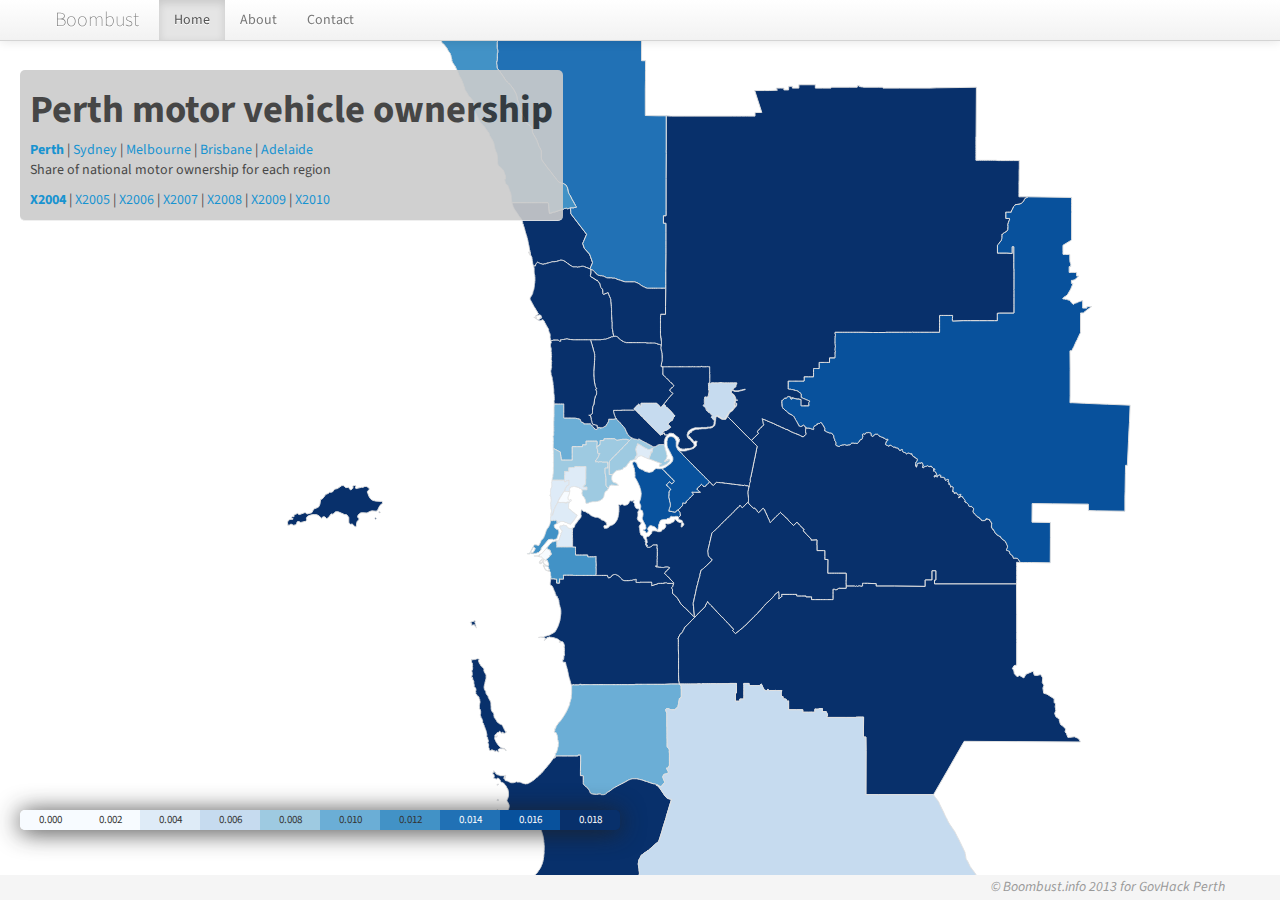
==== index.html @ 12b7de4c "redesign index page: map is full screen; header and footer are overlays" ====
<!DOCTYPE html>
<html lang="en">
  <head>
    <meta charset="utf-8">
    <title>Boombust - mapping the economy</title>
    <meta name="viewport" content="width=device-width, initial-scale=1.0">
    <meta name="description" content="">
    <meta name="author" content="">

    <link href='http://fonts.googleapis.com/css?family=Source+Sans+Pro:400,600,400italic' rel='stylesheet' type='text/css'>

    <!-- CSS -->
    <link href="../assets/css/bootstrap.css" rel="stylesheet">
    <link href="../assets/css/mapcolours.css" rel="stylesheet">
    <link href="../assets/css/stickyfooter.css" rel="stylesheet">
    <link href="../assets/css/bootstrap-responsive.css" rel="stylesheet">

    <!-- HTML5 shim, for IE6-8 support of HTML5 elements -->
    <!--[if lt IE 9]>
      <script src="../assets/js/html5shiv.js"></script>
    <![endif]-->

    <!-- Fav and touch icons -->
    <link rel="shortcut icon" href="favicon.png">
  </head>

  <body>


    <!-- Part 1: Wrap all page content here -->
    <div id="wrap">

      <!-- Fixed navbar -->
      <div class="navbar navbar-fixed-top">
        <div class="navbar-inner">
          <div class="container">
            <button type="button" class="btn btn-navbar" data-toggle="collapse" data-target=".nav-collapse">
              <span class="icon-bar"></span>
              <span class="icon-bar"></span>
              <span class="icon-bar"></span>
            </button>
            <a class="brand" href="/index.html">Boombust</a>
            <div class="nav-collapse collapse">
              <ul class="nav">
                <li class="active"><a href="#">Home</a></li>
                <li><a href="#about">About</a></li>
                <li><a href="#contact">Contact</a></li>
              </ul>
            </div><!--/.nav-collapse -->
          </div>
        </div>
      </div>

      <!-- Begin page content -->
      <div id="map"></div>
      <div id="floating_description" class="page-header">
        <h1>Perth motor vehicle ownership</h1>
        <div id="city_links"></div>
        <p>Share of national motor ownership for each region<p>
        <div id="controls"></div>
      </div>
      <div id="legend"></div>

<script src="jquery-2.0.2.min.js"></script>
<script src="togeojson.js"></script>
<script src="d3.v3.min.js"></script>
<script src="topojson.v1.min.js"></script>
<script src="/assets/js/map.js"></script>


    <div id="footer">
      <div class="container">
        <p class="muted credit">&copy; Boombust.info 2013 for <a href="http://www.govhack.org/locations/perth/" class="muted">GovHack Perth</a></p>
      </div>
    </div>



    <!-- Le javascript
    ================================================== -->
    <!-- Placed at the end of the document so the pages load faster -->
    <script src="../assets/js/jquery.js"></script>
    <script src="../assets/js/bootstrap-transition.js"></script>
    <script src="../assets/js/bootstrap-alert.js"></script>
    <script src="../assets/js/bootstrap-modal.js"></script>
    <script src="../assets/js/bootstrap-dropdown.js"></script>
    <script src="../assets/js/bootstrap-scrollspy.js"></script>
    <script src="../assets/js/bootstrap-tab.js"></script>
    <script src="../assets/js/bootstrap-tooltip.js"></script>
    <script src="../assets/js/bootstrap-popover.js"></script>
    <script src="../assets/js/bootstrap-button.js"></script>
    <script src="../assets/js/bootstrap-collapse.js"></script>
    <script src="../assets/js/bootstrap-carousel.js"></script>
    <script src="../assets/js/bootstrap-typeahead.js"></script>

  </body>
</html>
---- assets/css/mapcolours.css ----
body { font-family: "Source Sans Pro", sans-serif; }

  .city path { stroke: #e0e0e0; }

  /*
   # NT { fill*: #ffff00; }
   #SA { fill: #00ffff; }
   #Qld { fill: #cc00ff; }
   #Tas { fill: #ff0099; }
   #Vic { fill: #00ff00; }
   #ACT { fill: #0000ff; }
   #NSW { fill: #cc0099; }
   #WA { fill: #0000cc; }
   */

  .decile-0 { fill: rgb(247,251,255); background: rgb(247,251,255); }
  .decile-1 { fill: rgb(222,235,247); background: rgb(222,235,247); }
  .decile-2 { fill: rgb(198,219,239); background: rgb(198,219,239); }
  .decile-3 { fill: rgb(158,202,225); background: rgb(158,202,225); }
  .decile-4 { fill: rgb(107,174,214); background: rgb(107,174,214); }
  .decile-5 { fill: rgb(66,146,198); background: rgb(66,146,198); }
  .decile-6 { fill: rgb(33,113,181); background: rgb(33,113,181); }
  .decile-7 { fill: rgb(8,81,156); background: rgb(8,81,156); }
  .decile-8 { fill: rgb(8,48,107); background: rgb(8,48,107); }

  span.decile-6, span.decile-7, span.decile-8 { color: #fff; }

  .legend_block { display: inline-block; width: 60px; height: 20px; line-height: 20px; text-align: center; font-size: 11px; vertical-align: top; }
  a.active { font-weight: bold; }


#floating_description {
  position: absolute;
  top: 50px;
  left: 20px;
  background: #ccc;
  opacity: 0.9;
  padding: 10px;
  border-radius: 5px;
}

#legend {
  position: absolute;
  bottom: 70px;
  left: 20px;
  box-shadow: 0 2px 25px rgba(32,32,32,0.9);
  height: 20px;
  line-height: 20px;
  border-radius: 5px;
  overflow: hidden;
}

#map {
  position: absolute;
  top: 0;
  left: 0;
  width: 100%;
  height: 100%;
  overflow: hidden;
}
---- assets/css/stickyfooter.css ----
/* Sticky footer styles
  *      -------------------------------------------------- */

 html,
 body {
	 height: 100%;
	 /* The html and body elements cannot have any padding or margin. */
 }

 /* Wrapper for page content to push down footer */
 #wrap {
	 min-height: 100%;
	 height: auto !important;
	 height: 100%;
	 /* Negative indent footer by it's height */
	 margin: 0 auto -60px;
 }

 /* Set the fixed height of the footer here */
 #push,
 #footer {
	 height: 25px;
 }
 #footer {
   position: fixed;
   bottom: 0;
   left: 0;
   width: 100%;
	 background-color: #f5f5f5;
 }
 #footer p {
   font-style: italic;
   margin: 0;
   line-height: 25px;
   text-align: right;
 }

 /* Lastly, apply responsive CSS fixes as necessary */
 @media (max-width: 767px) {
	 #footer {
		 margin-left: -20px;
		 margin-right: -20px;
		 padding-left: 20px;
		 padding-right: 20px;
	 }
 }



 /* Custom page CSS
  *      -------------------------------------------------- */
 /* Not required for template or sticky footer method. */

 #wrap > .container {
	 padding-top: 60px;
 }
 .container .credit {
	 margin: 20px 0;
 }

 code {
	 font-size: 80%;
 }
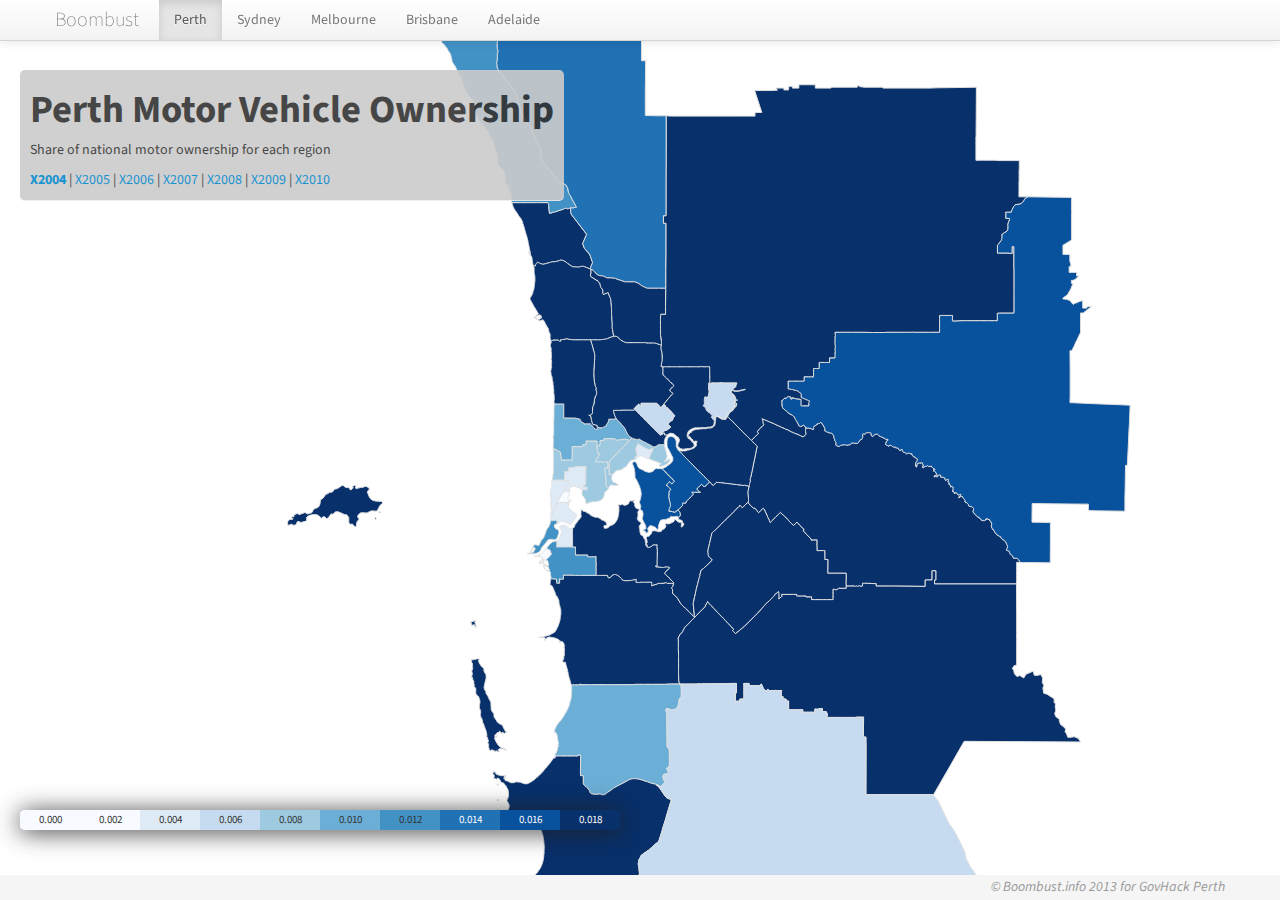
==== commit bffd9586: "move city navigation links to the top bootstrap navbar" ====
--- a/index.html
+++ b/index.html
@@ -41,10 +41,7 @@
             </button>
             <a class="brand" href="/index.html">Boombust</a>
             <div class="nav-collapse collapse">
-              <ul class="nav">
-                <li class="active"><a href="#">Home</a></li>
-                <li><a href="#about">About</a></li>
-                <li><a href="#contact">Contact</a></li>
+              <ul class="nav" id="city_links">
               </ul>
             </div><!--/.nav-collapse -->
           </div>
@@ -54,9 +51,8 @@
       <!-- Begin page content -->
       <div id="map"></div>
       <div id="floating_description" class="page-header">
-        <h1>Perth motor vehicle ownership</h1>
-        <div id="city_links"></div>
-        <p>Share of national motor ownership for each region<p>
+        <h1></h1>
+        <p></p>
         <div id="controls"></div>
       </div>
       <div id="legend"></div>
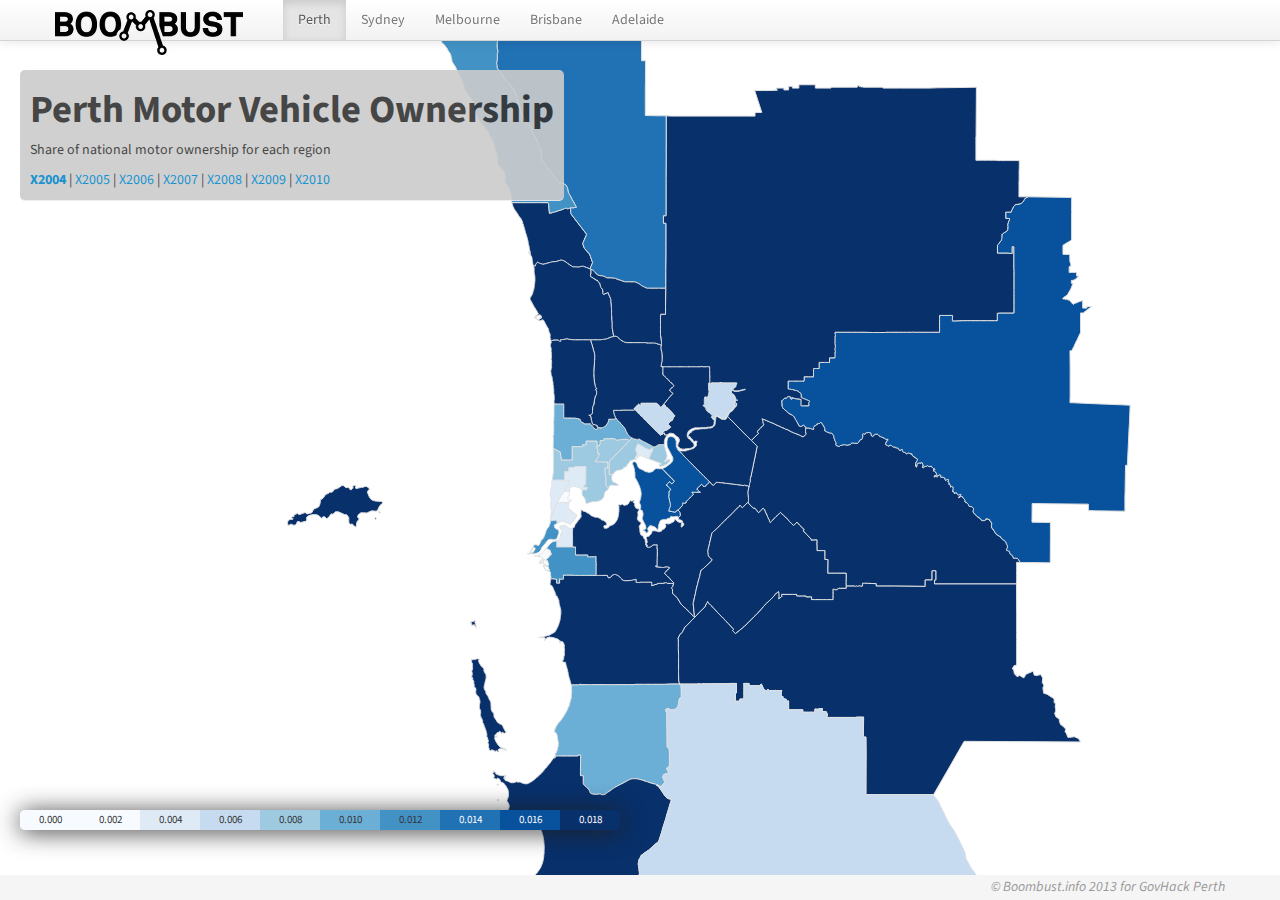
==== commit 729eea52: "logo" ====
--- a/index.html
+++ b/index.html
@@ -39,7 +39,7 @@
               <span class="icon-bar"></span>
               <span class="icon-bar"></span>
             </button>
-            <a class="brand" href="/index.html">Boombust</a>
+            <a class="brand" href="/"><img src="assets/img/boombust.png" alt=""></a>
             <div class="nav-collapse collapse">
               <ul class="nav" id="city_links">
               </ul>
--- a/assets/css/mapcolours.css
+++ b/assets/css/mapcolours.css
@@ -1,5 +1,10 @@
 
   body { font-family: "Source Sans Pro", sans-serif; }
+
+
+  .brand { display: inline-block; width: 188px; margin-right: 20px; height: 10px; position: relative; }
+  .brand img { position: absolute; }
+
 
   .city path { stroke: #e0e0e0; }
 
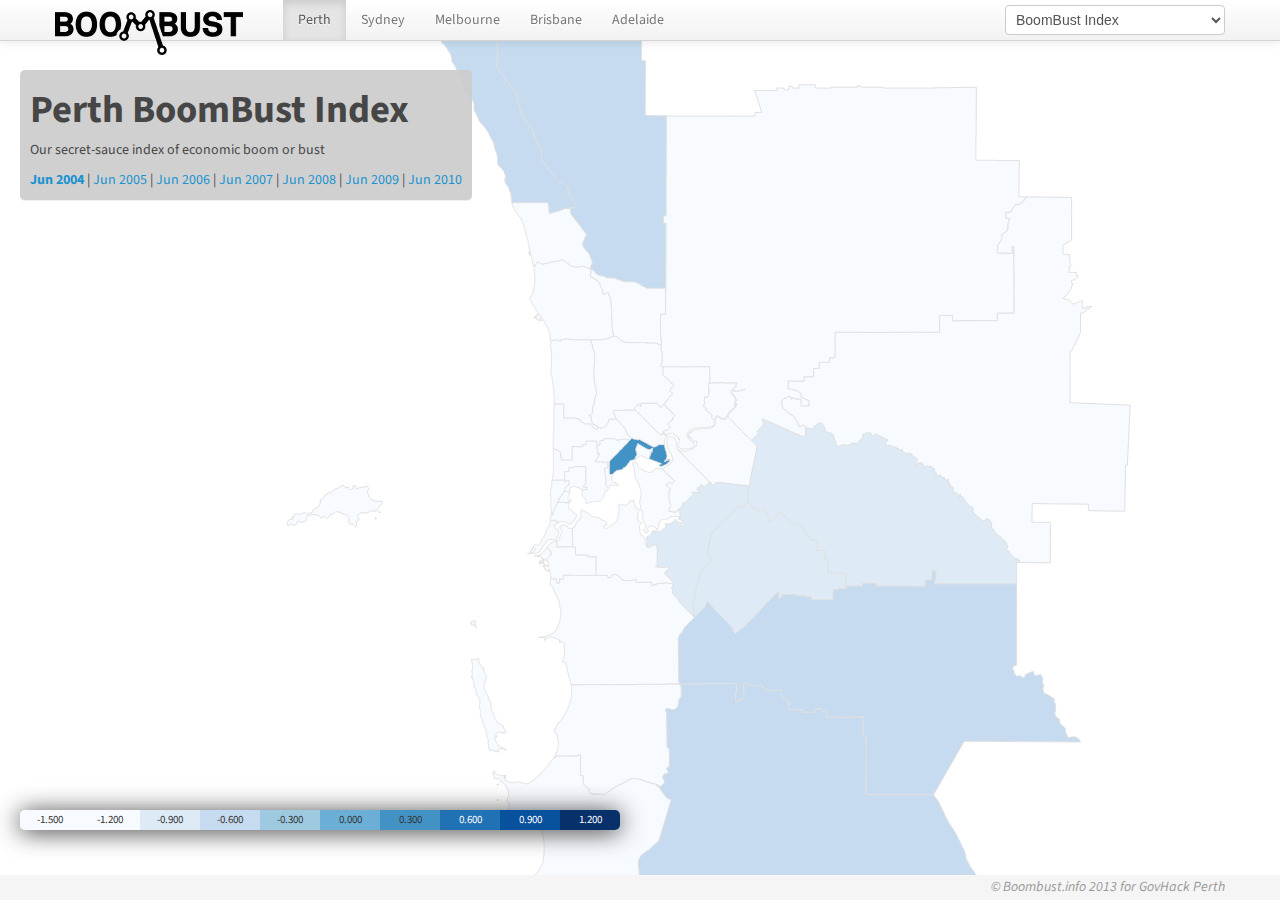
==== commit 0fdea4f2: "add a basic, unlabelled switcher in the top right for datasets" ====
--- a/index.html
+++ b/index.html
@@ -44,6 +44,7 @@
               <ul class="nav" id="city_links">
               </ul>
             </div><!--/.nav-collapse -->
+            <form id="dataset_switcher"></form>
           </div>
         </div>
       </div>
--- a/assets/css/mapcolours.css
+++ b/assets/css/mapcolours.css
@@ -1,6 +1,9 @@
 
   body { font-family: "Source Sans Pro", sans-serif; }
 
+
+  .navbar-inner .container { position: relative; }
+  .navbar-inner form { position: absolute; right: 0; top: 5px; text-align: right; }
 
   .brand { display: inline-block; width: 188px; margin-right: 20px; height: 10px; position: relative; }
   .brand img { position: absolute; }
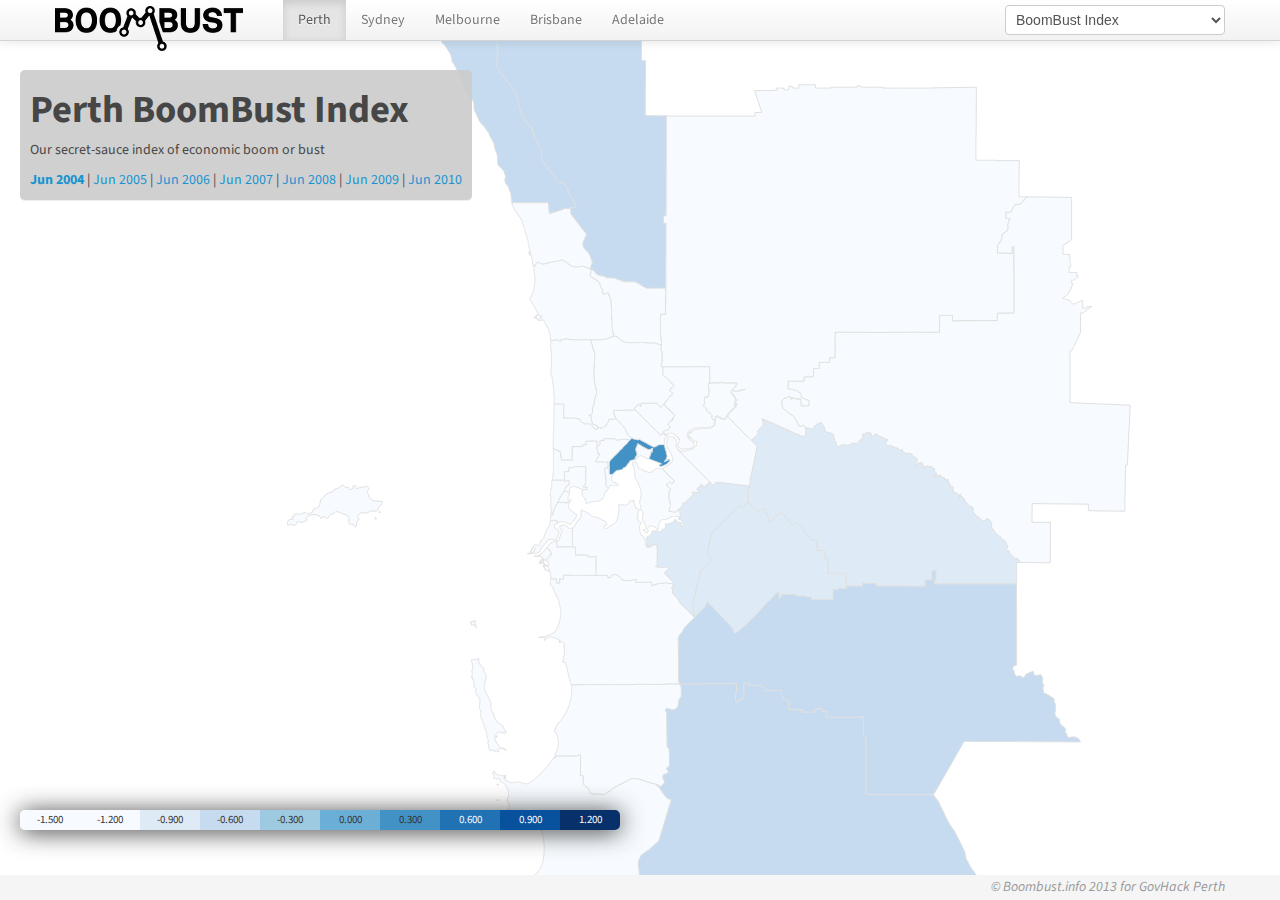
==== commit 7d942701: "added tracking code to index page and each map redraw" ====
--- a/index.html
+++ b/index.html
@@ -22,6 +22,17 @@
 
     <!-- Fav and touch icons -->
     <link rel="shortcut icon" href="favicon.png">
+    <script>
+		(function(i,s,o,g,r,a,m){i['GoogleAnalyticsObject']=r;i[r]=i[r]||function(){
+		(i[r].q=i[r].q||[]).push(arguments)},i[r].l=1*new Date();a=s.createElement(o),
+		m=s.getElementsByTagName(o)[0];a.async=1;a.src=g;m.parentNode.insertBefore(a,m)
+		})(window,document,'script','//www.google-analytics.com/analytics.js','ga');
+
+		ga('create', 'UA-39905263-4', 'boombust.info');
+		ga('send', 'pageview');
+
+
+	</script>
   </head>
 
   <body>
@@ -89,6 +100,5 @@
     <script src="../assets/js/bootstrap-collapse.js"></script>
     <script src="../assets/js/bootstrap-carousel.js"></script>
     <script src="../assets/js/bootstrap-typeahead.js"></script>
-
   </body>
 </html>
--- a/assets/css/mapcolours.css
+++ b/assets/css/mapcolours.css
@@ -5,7 +5,7 @@
   .navbar-inner .container { position: relative; }
   .navbar-inner form { position: absolute; right: 0; top: 5px; text-align: right; }
 
-  .brand { display: inline-block; width: 188px; margin-right: 20px; height: 10px; position: relative; }
+  .navbar .brand { display: inline-block; width: 188px; margin-right: 20px; height: 10px; position: relative; padding-top: 6px; }
   .brand img { position: absolute; }
 
 
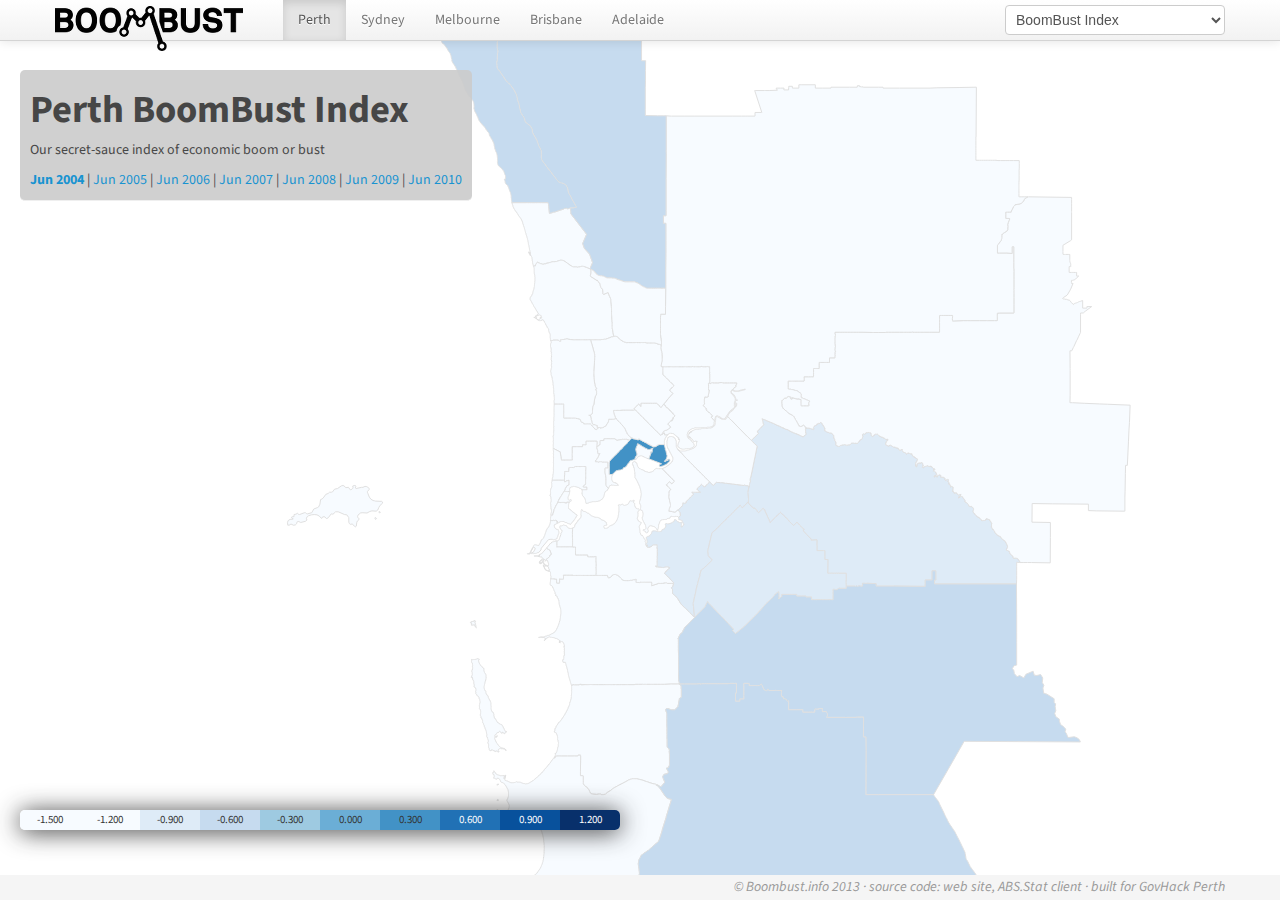
==== commit 758bf336: "add a "loading" message so users aren't dumbfounded, and github links" ====
--- a/index.html
+++ b/index.html
@@ -64,7 +64,7 @@
       <div id="map"></div>
       <div id="floating_description" class="page-header">
         <h1></h1>
-        <p></p>
+        <p>Loading ...</p>
         <div id="controls"></div>
       </div>
       <div id="legend"></div>
@@ -78,7 +78,7 @@
 
     <div id="footer">
       <div class="container">
-        <p class="muted credit">&copy; Boombust.info 2013 for <a href="http://www.govhack.org/locations/perth/" class="muted">GovHack Perth</a></p>
+        <p class="muted credit">&copy; Boombust.info 2013 &middot; source code: <a href="https://github.com/boombust/d3js-demo" class="muted">web site</a>, <a href="https://github.com/boombust/abs-stat-crawler" class="muted">ABS.Stat client</a> &middot; built for <a href="http://www.govhack.org/locations/perth/" class="muted">GovHack Perth</a></p>
       </div>
     </div>
 
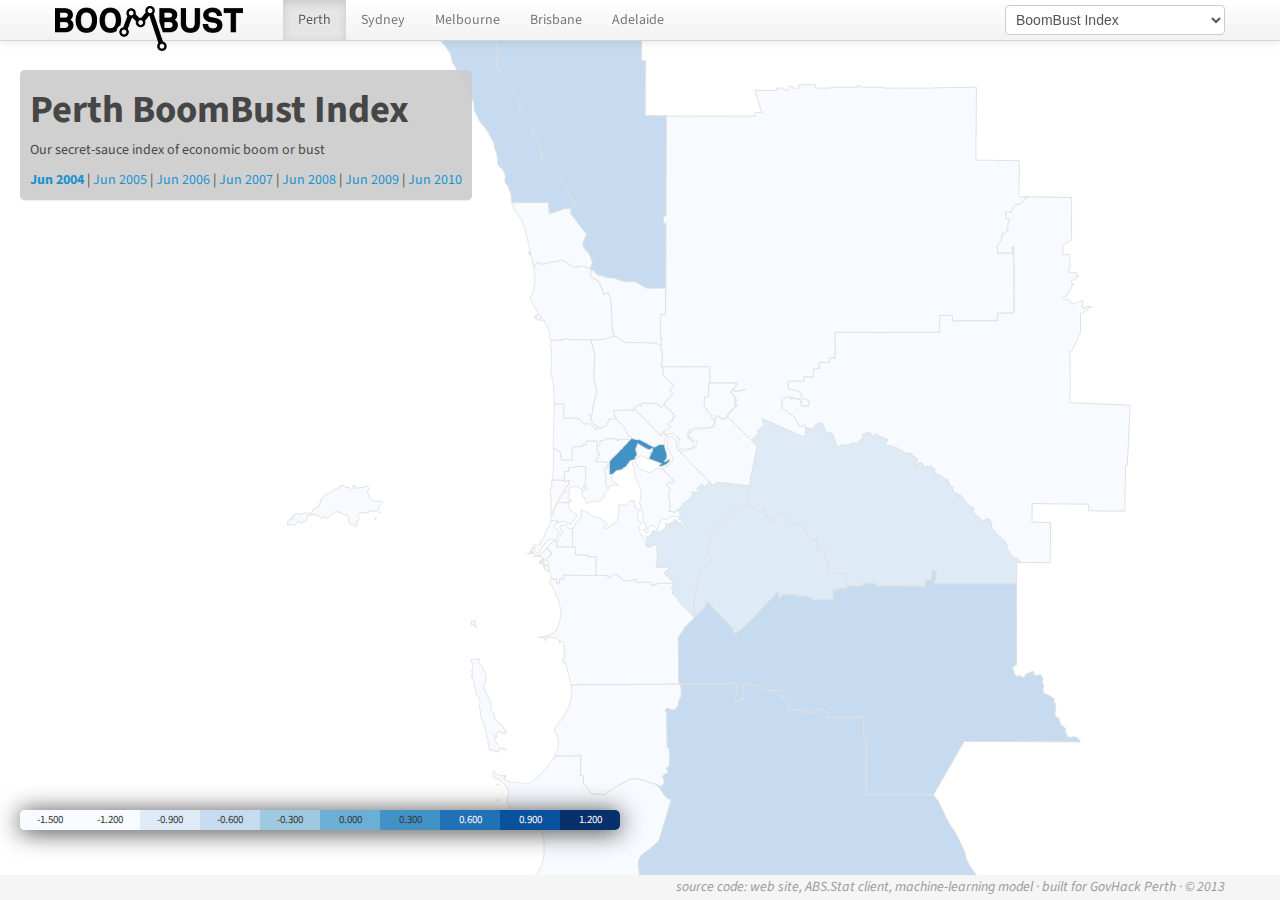
==== commit 9327e8ce: "clarify footer links, add link to CubeFiller source" ====
--- a/index.html
+++ b/index.html
@@ -78,7 +78,7 @@
 
     <div id="footer">
       <div class="container">
-        <p class="muted credit">&copy; Boombust.info 2013 &middot; source code: <a href="https://github.com/boombust/d3js-demo" class="muted">web site</a>, <a href="https://github.com/boombust/abs-stat-crawler" class="muted">ABS.Stat client</a> &middot; built for <a href="http://www.govhack.org/locations/perth/" class="muted">GovHack Perth</a></p>
+        <p class="muted credit">source code: <a href="https://github.com/boombust/d3js-demo" class="muted">web site</a>, <a href="https://github.com/boombust/abs-stat-crawler" class="muted">ABS.Stat client</a>, <a href="https://github.com/boombust/CubeFiller" class="muted">machine-learning model</a> &middot; <a href="http://hackerspace.govhack.org/?q=groups/boombustinfo" class="muted">built for GovHack Perth</a> &middot; <a href="" class="muted">&copy; 2013</a></p>
       </div>
     </div>
 
